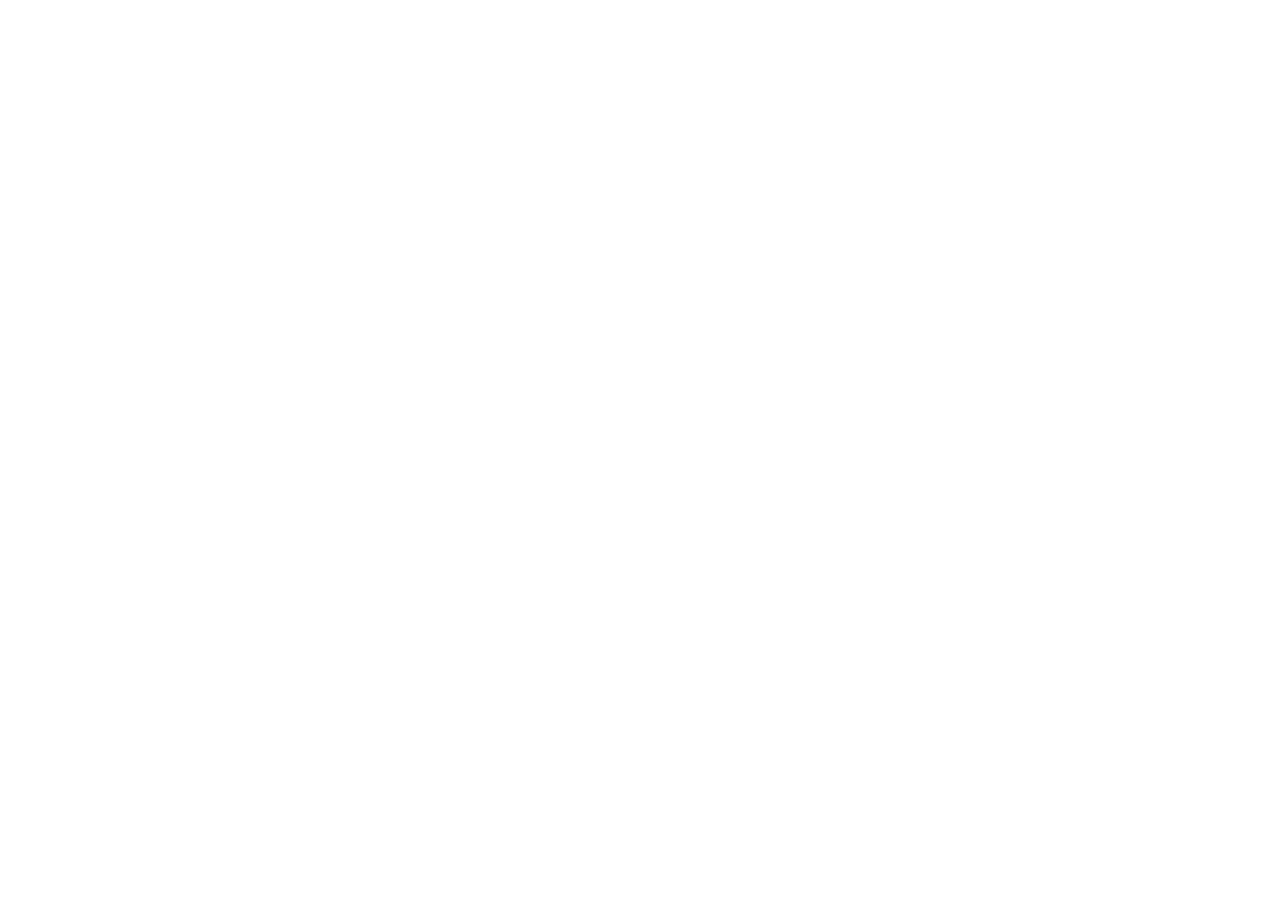
==== starter-code/index.html @ 52585393 "first settings" ====
<!DOCTYPE html>
<html lang="en">

<head>
  <meta charset="UTF-8">
  <meta name="viewport" content="width=device-width, initial-scale=1.0">
  <link href="https://fonts.googleapis.com/css?family=Big+Shoulders+Display:100,200,300,regular,500,600,700,800,900"
    rel="stylesheet" />
  <link rel="icon" type="image/png" sizes="32x32" href="./assets/favicon-32x32.png">
  <link rel="stylesheet" href="css/reset.css">
  <link rel="stylesheet" href="css/style.css">

  <title>Frontend Mentor | Art gallery website</title>
</head>

<body>
  <div class="wrapper">
    <div class="container">

    </div>
  </div>
</body>

</html>
---- starter-code/css/style.css ----
.wrapper {
    overflow: hidden;
    display: flex;
    flex-direction: column;
    min-height: 100%;
}

.container {
    max-width: 1200px;
    margin: 0px auto;
    padding: 0px 15px;
}



/* 1200
992
767 */
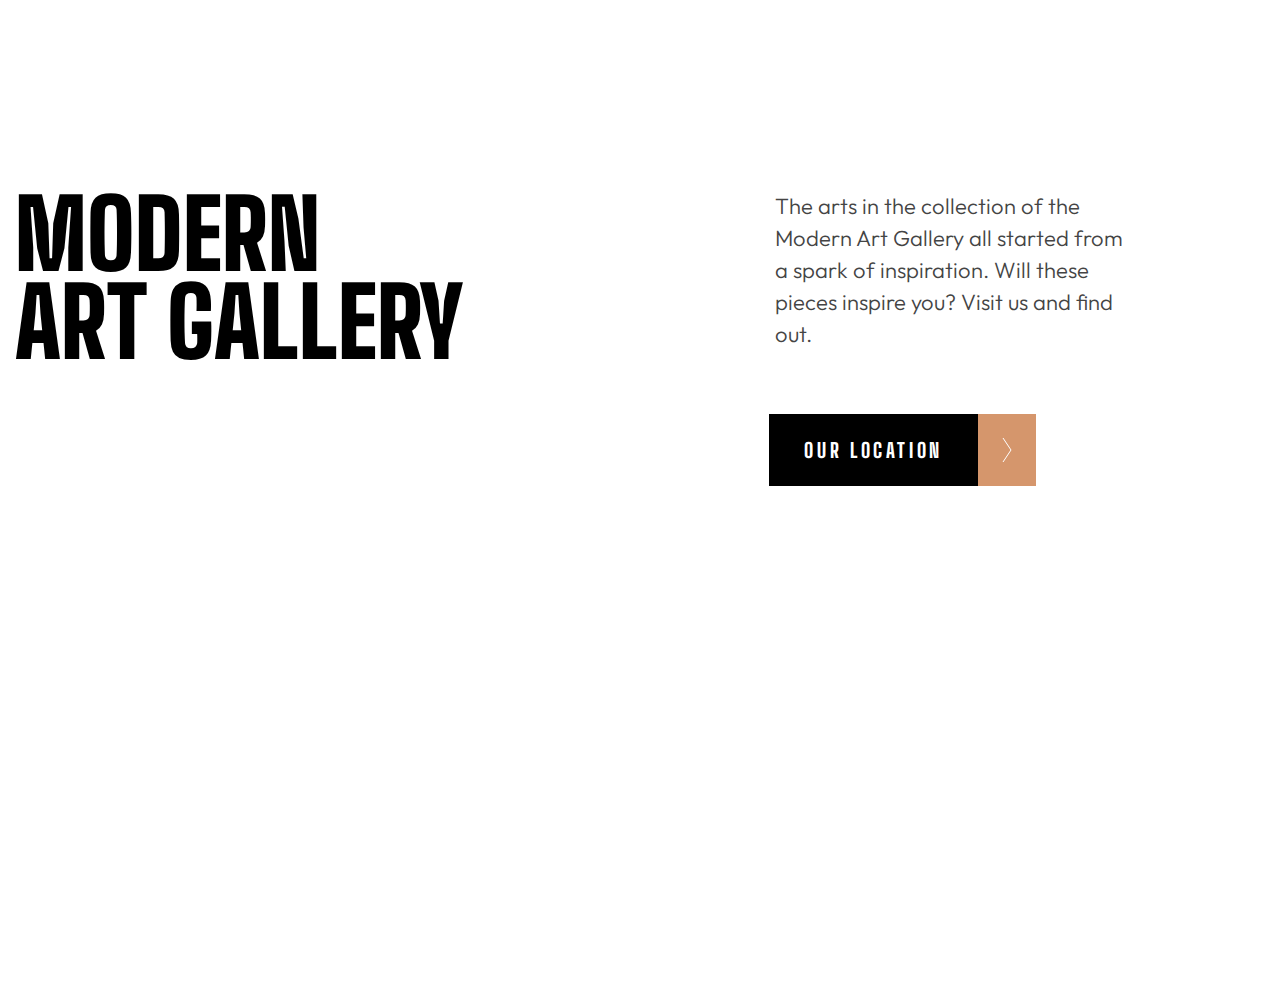
==== commit 753a1808: "header" ====
--- a/starter-code/index.html
+++ b/starter-code/index.html
@@ -4,8 +4,8 @@
 <head>
   <meta charset="UTF-8">
   <meta name="viewport" content="width=device-width, initial-scale=1.0">
-  <link href="https://fonts.googleapis.com/css?family=Big+Shoulders+Display:100,200,300,regular,500,600,700,800,900"
-    rel="stylesheet" />
+  <link href="https://fonts.googleapis.com/css?family=Big+Shoulders+Display:300,regular,800,900" rel="stylesheet" />
+  <link href="https://fonts.googleapis.com/css?family=Outfit:300" rel="stylesheet" />
   <link rel="icon" type="image/png" sizes="32x32" href="./assets/favicon-32x32.png">
   <link rel="stylesheet" href="css/reset.css">
   <link rel="stylesheet" href="css/style.css">
@@ -15,9 +15,41 @@
 
 <body>
   <div class="wrapper">
-    <div class="container">
-
-    </div>
+    <header class="header">
+      <main class="main-page container">
+        <div class="main__content">
+          <div class="modern__container">
+            <h1 class="modern-content">
+              MODERN<br>
+              ART GALLERY
+            </h1>
+          </div>
+          <div class="info-text__container">
+            <p class="info__text text-color">
+              The arts in the collection of the<br>
+              Modern Art Gallery all started from<br>
+              a spark of inspiration. Will these<br>
+              pieces inspire you? Visit us and find<br>
+              out.
+            </p>
+          </div>
+        </div>
+        <div class="buttons__container">
+          <div class="main-block__buttons">
+            <div class="main-block__button">
+              <a href="" class="location-button">
+                OUR LOCATION
+              </a>
+            </div>
+            <div class="main-block__arrows">
+              <div class="main-block__arrow">
+                <img class="arrow" src="assets/icon-arrow-right.svg" alt="">
+              </div>
+            </div>
+          </div>
+        </div>
+      </main>
+    </header>
   </div>
 </body>
 
--- a/starter-code/css/style.css
+++ b/starter-code/css/style.css
@@ -6,7 +6,8 @@
 }
 
 .container {
-    max-width: 1200px;
+    max-width: 1275px;
+    width: 100%;
     margin: 0px auto;
     padding: 0px 15px;
 }
@@ -16,3 +17,95 @@
 /* 1200
 992
 767 */
+.header {
+}
+.main-page {
+    height: 800px;
+}
+.main__content {
+    display: flex;
+    margin-top: 190px;
+}
+
+.modern__container {
+    width: 514px;
+    height: 176px;
+}
+.modern-content {
+    font-family: 'Big Shoulders Display';
+    font-style: normal;
+    font-weight: 900;
+    font-size: 96px;
+    line-height: 92%;
+    /* or 92% */
+    text-transform: uppercase;
+}
+
+.info-text__container {
+    height: 160px;
+    width: 350px;
+    margin-left: 246px;
+}
+
+@media(max-width: 1126px){
+    .info-text__container {
+        margin-left: 146px;
+    }
+}
+
+
+.info__text {
+    font-family: 'Outfit';
+    font-style: normal;
+    font-weight: 300;
+    font-size: 22px;
+    line-height: 32px;
+}
+
+.text-color {
+    color: #444444;
+}
+
+.buttons__container{
+    display: flex;
+    justify-content: flex-end;
+    margin: 48px 254px;
+}
+
+.main-block__buttons {
+    display: inline-flex;
+    justify-content: flex-end;
+}
+
+.main-block__button {
+    background-color: black;
+    display: flex;
+    justify-content: center;
+    align-items: center;
+    text-align: center;
+    padding: 24px 35px;
+    font-family: 'Big Shoulders Display';
+    font-style: normal;
+    font-weight: 800;
+    font-size: 20px;
+    line-height: 24px;
+    /* identical to box height */
+    letter-spacing: 3.63636px;
+}
+.location-button {
+    text-decoration: none;
+    color: #FFFFFF;
+}
+
+.main-block__arrows {
+    display: inline-flex;
+}
+.main-block__arrow {
+    background-color: #D5966C;
+    display: flex;
+    justify-content: center;
+    align-items: center;
+    padding: 24px 24px;
+}
+.arrow {
+}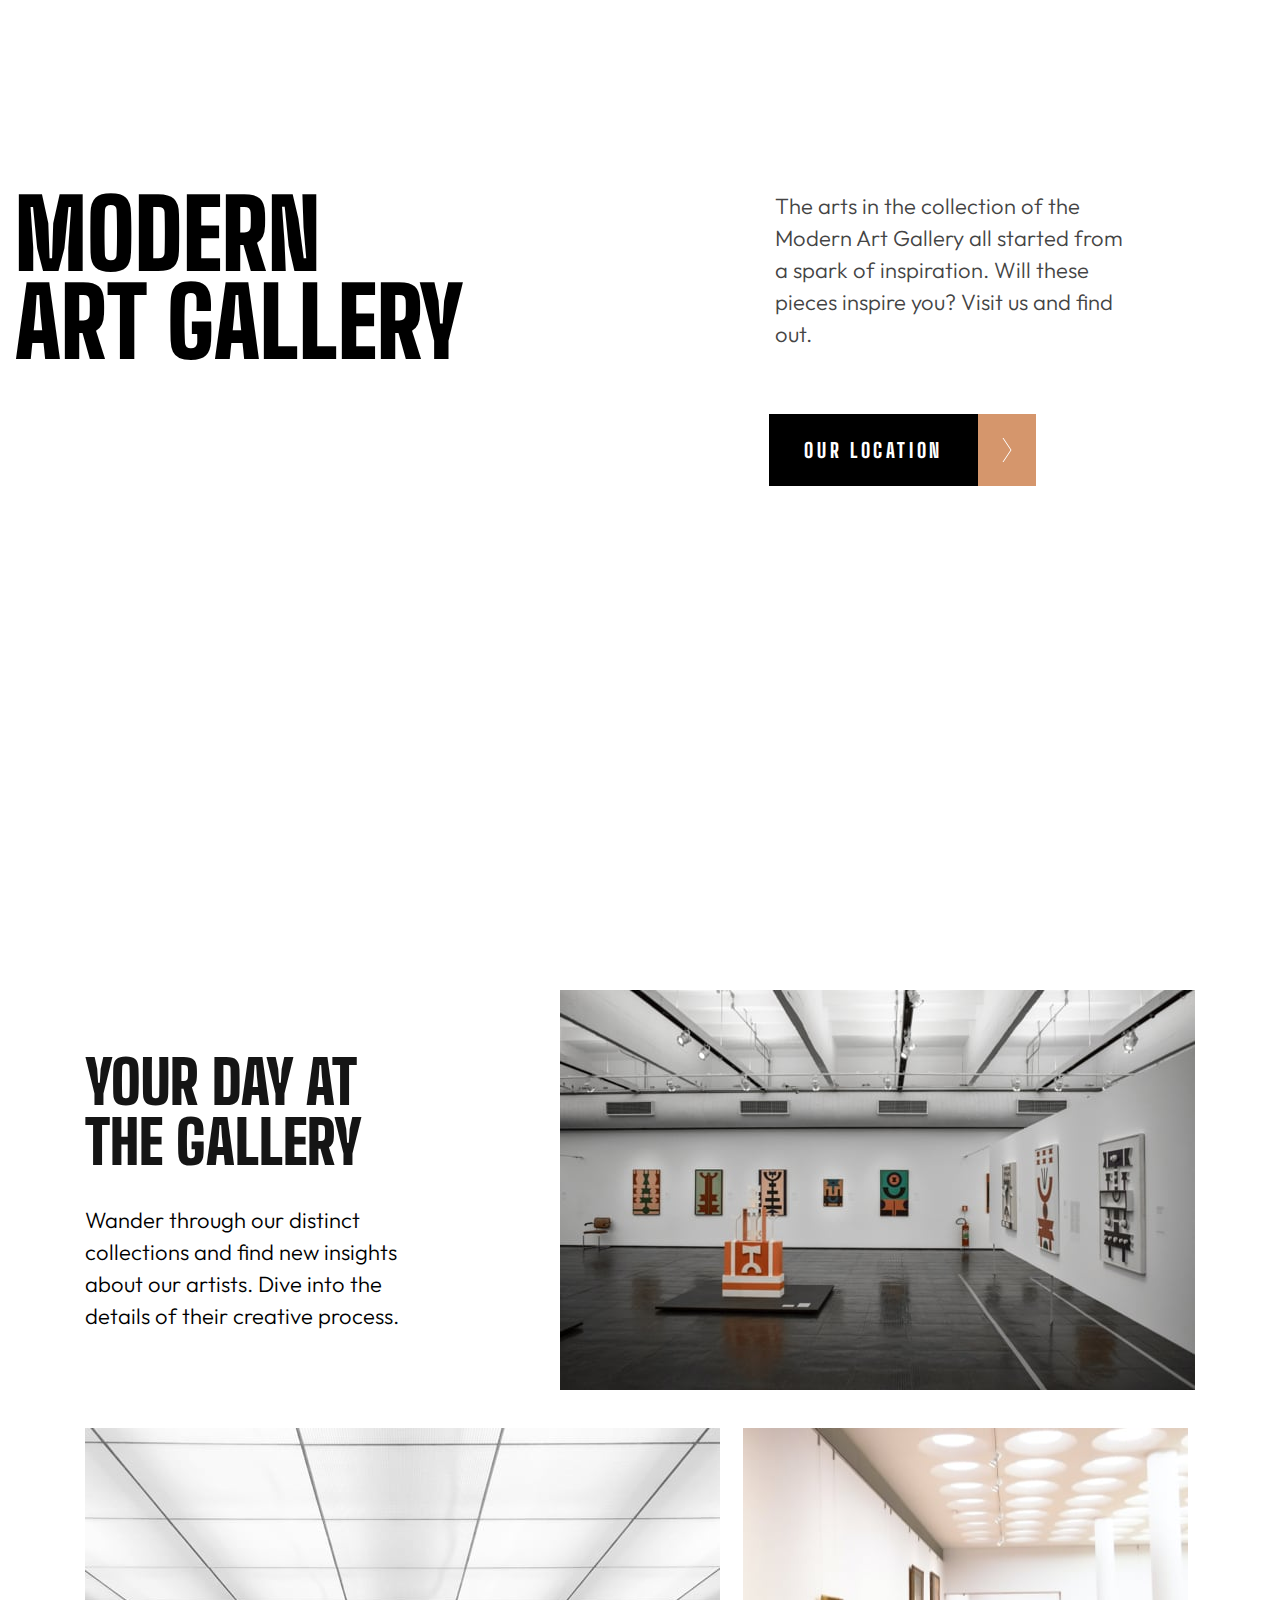
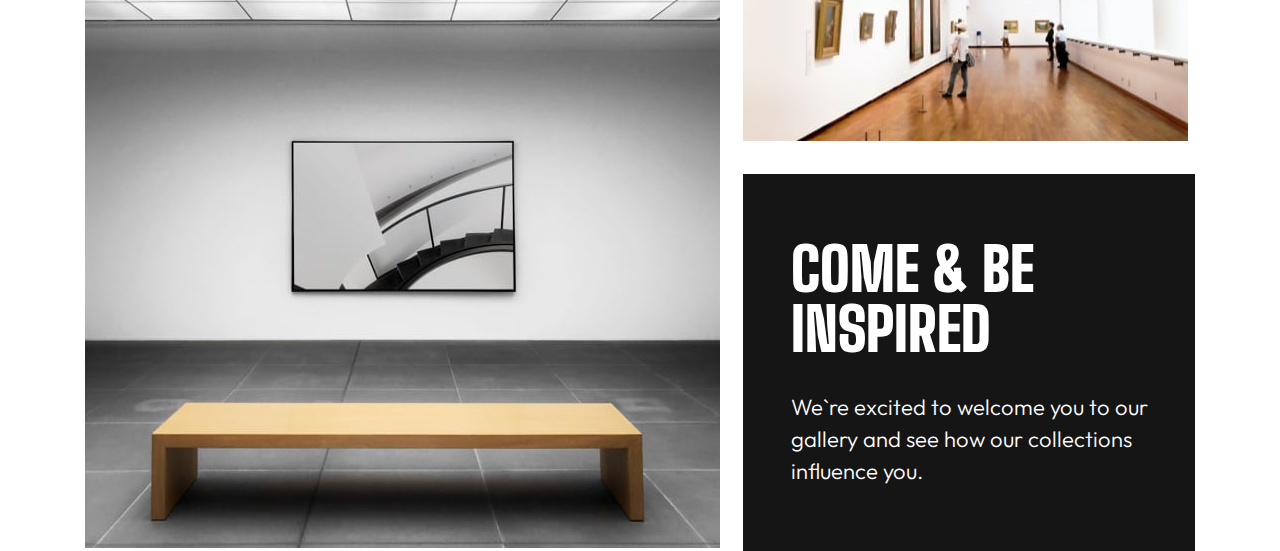
==== commit 5cb4d07f: "add body" ====
--- a/starter-code/index.html
+++ b/starter-code/index.html
@@ -50,6 +50,49 @@
         </div>
       </main>
     </header>
+
+    <div class="body-content">
+      <div class="gallery-block content__container">
+        <div class="main-gallery-container">
+          <div class="info-block">
+            <h1 class="info-block-h1-text color-black">
+              Your Day at<br> the Gallery
+            </h1>
+            <p class="info__text marg__top">
+              Wander through our distinct<br>
+              collections and find new insights<br>
+              about our artists. Dive into the<br>
+              details of their creative process.
+            </p>
+          </div>
+          <div class="info-block__image">
+            <img class="info-image" src="assets/desktop/image-grid-1.jpg" alt="">
+          </div>
+        </div>
+        <div class="gallery-block content__container">
+          <div class="main-gallery-container second__block">
+            <div class="second-block__image">
+              <img src="assets/desktop/image-grid-2.jpg" alt="" class="chear__image">
+            </div>
+            <div class="inspired-container">
+              <img src="assets/desktop/image-grid-3.jpg" alt="" class="gallery-image_02">
+              <div class="info-block background-black info-block__margin-top">
+                <h1 class="info-block-h1-text color-white margins">
+                  COME & BE<br> INSPIRED
+                </h1>
+                <p class="info__text  color-white info__text-margins">
+                  We`re excited to welcome you to our<br>
+                  gallery and see how our collections<br>
+                  influence you.<br>
+                </p>
+              </div>
+            </div>
+          </div>
+        </div>
+      </div>
+    </div>
+    <footer class="footer">
+    </footer>
   </div>
 </body>
 
--- a/starter-code/css/style.css
+++ b/starter-code/css/style.css
@@ -108,4 +108,86 @@
     padding: 24px 24px;
 }
 .arrow {
-}+}
+
+/*  ----------- body  --------------- */
+
+
+.content__container {
+    max-width: 1110px;
+    width: 100%;
+    margin: 0px auto;
+}
+.body-content {
+}
+
+.color-white{
+    color: #FFFFFF;
+}
+.main-gallery-container {
+    display: flex;
+    justify-content: space-between;
+    align-items: center;
+}
+.info-block {
+    display: flex;
+    flex-direction: column;
+    justify-content: center;
+}
+.info-block-h1-text {
+    font-family: 'Big Shoulders Display';
+    font-style: normal;
+    font-weight: 900;
+    font-size: 60px;
+    line-height: 60px;
+    text-transform: uppercase;
+}
+
+.color-black {
+    color: #151515;
+}
+
+.marg__top {
+    margin-top: 32px;
+}
+.info-block__image {
+}
+.info-image {
+    width: 635px;
+    height: 400px;
+}
+
+/* second gallery block */
+
+.second__block {
+    display: flex;
+    align-items: flex-start;
+    margin-top: 35px;
+}
+
+.background-black {
+    background-color: #151515;
+}
+.second-block__image {
+}
+.chear__image {
+}
+.inspired-container {
+}
+.gallery-image_02 {
+}
+
+.margins {
+    margin: 65px 47px 32px 48px;
+}
+
+.info__text-margins {
+    margin: 0px 47px 64px 48px;
+}
+.info-block__margin-top {
+    margin-top: 30px;
+}
+
+
+/* ---------- Footer --------- */
+
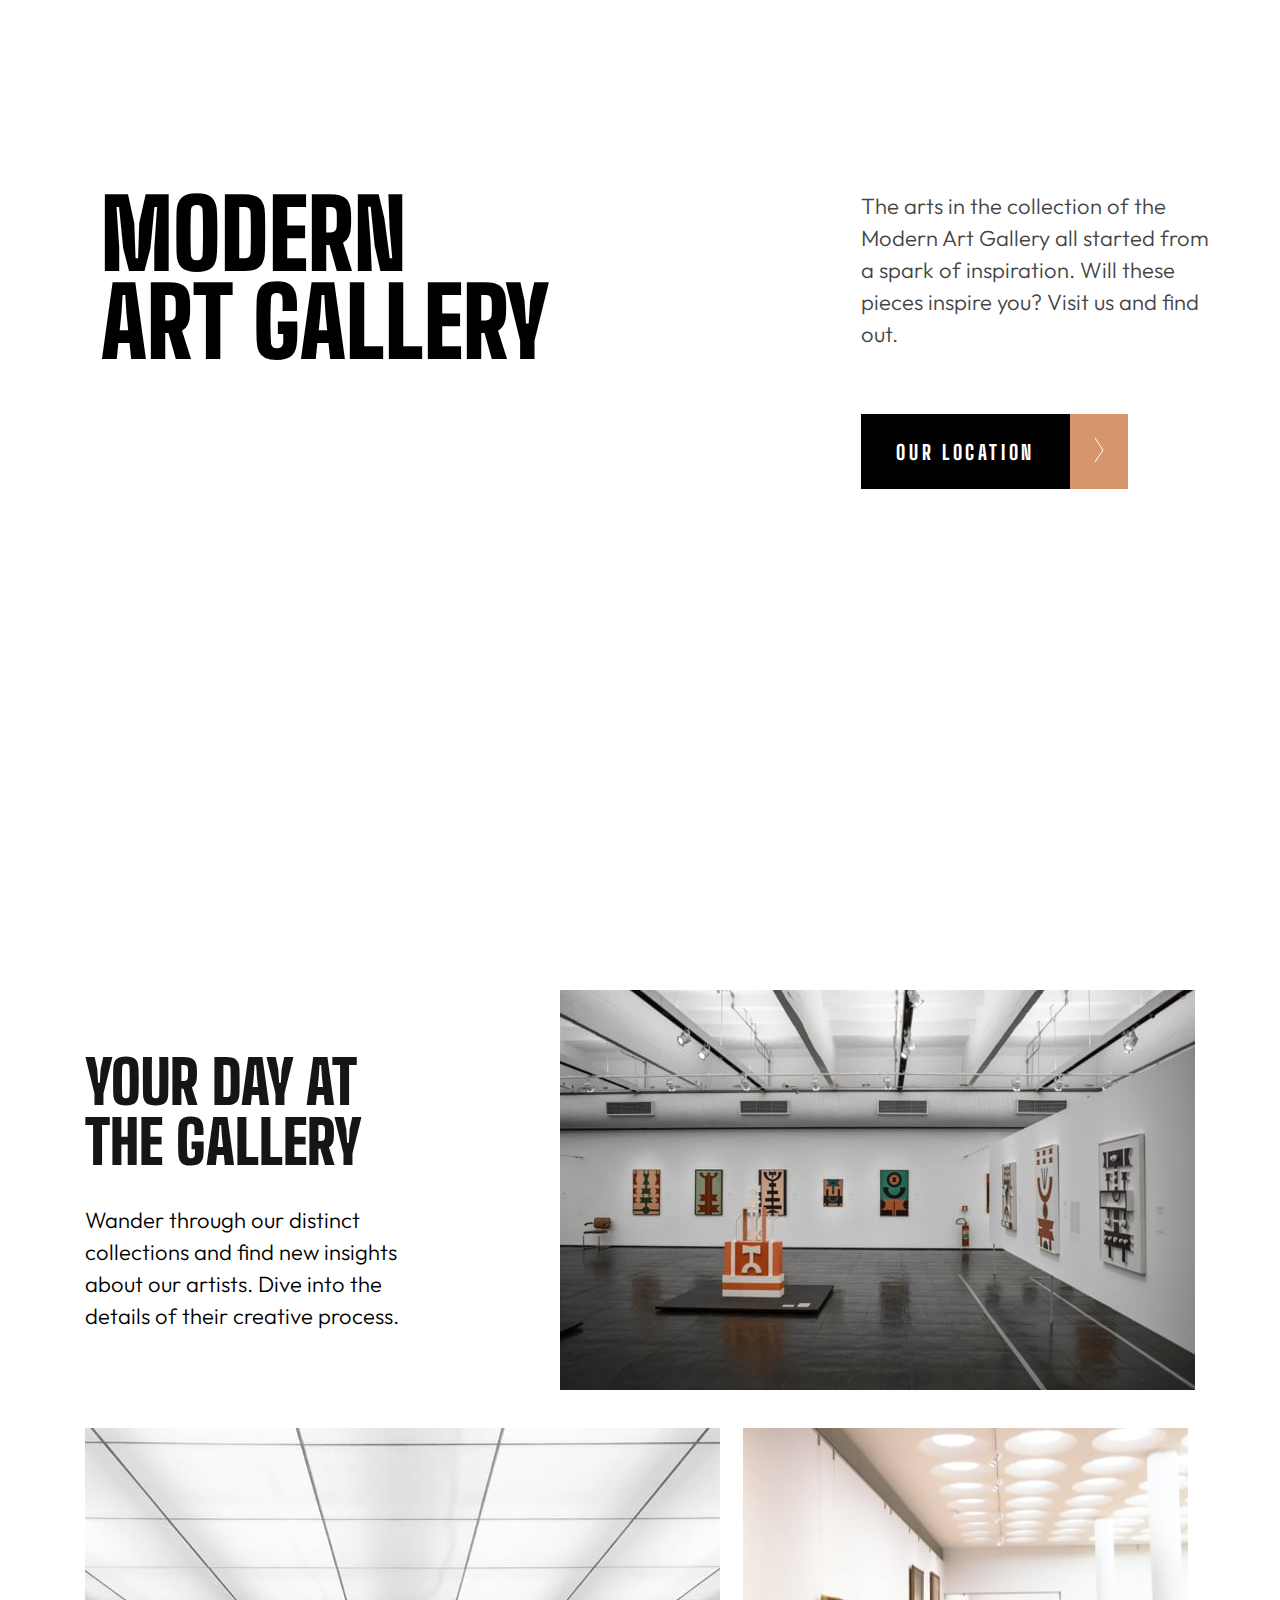
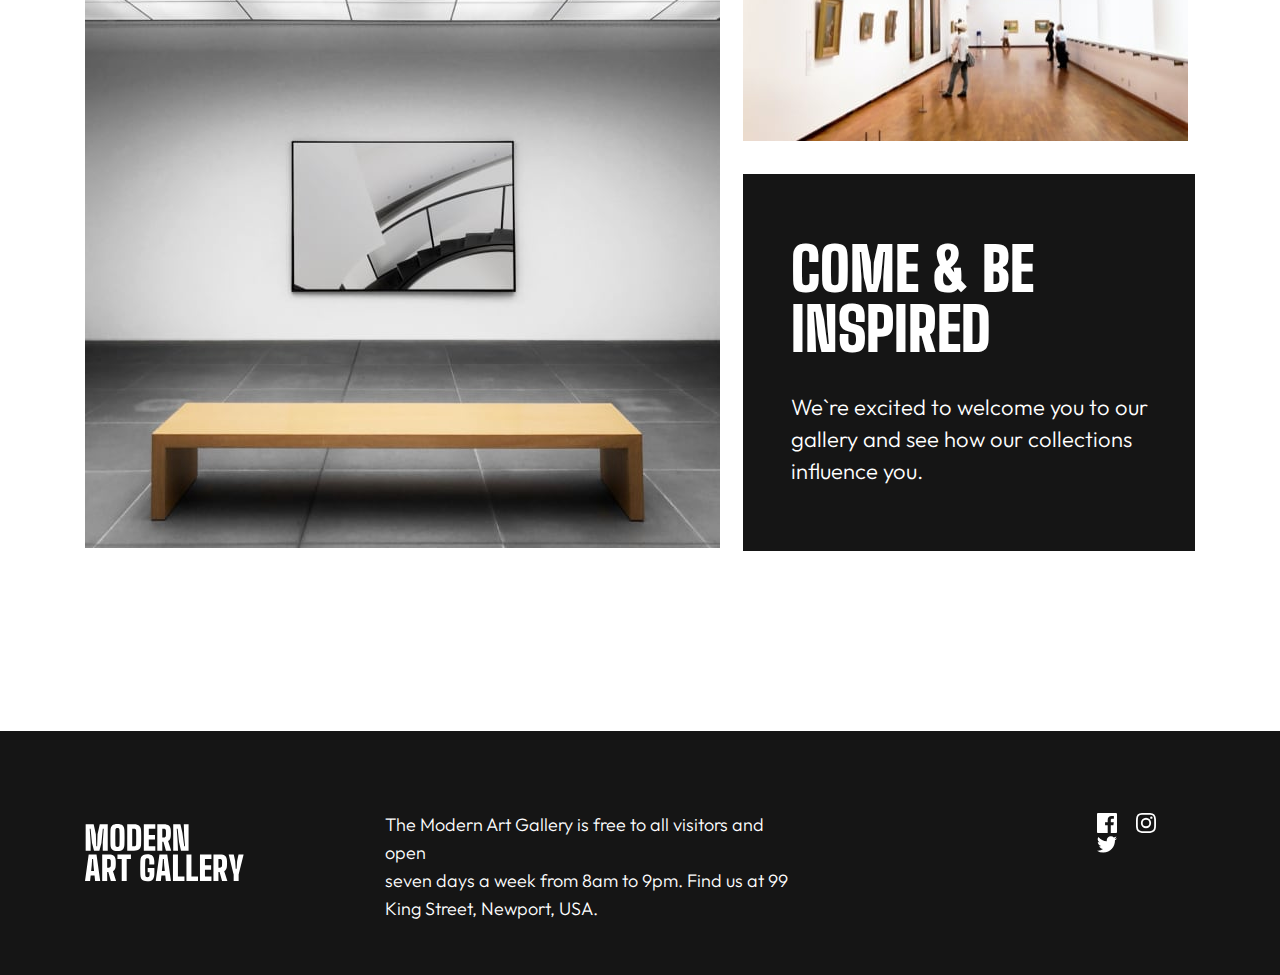
==== commit f706f43c: "add location page" ====
--- a/starter-code/index.html
+++ b/starter-code/index.html
@@ -37,13 +37,13 @@
         <div class="buttons__container">
           <div class="main-block__buttons">
             <div class="main-block__button">
-              <a href="" class="location-button">
+              <a href="location.html" class="location-button">
                 OUR LOCATION
               </a>
             </div>
             <div class="main-block__arrows">
               <div class="main-block__arrow">
-                <img class="arrow" src="assets/icon-arrow-right.svg" alt="">
+                <a href="location.html"><img class="arrow" src="assets/icon-arrow-right.svg" alt=""></a>
               </div>
             </div>
           </div>
@@ -91,9 +91,23 @@
         </div>
       </div>
     </div>
-    <footer class="footer">
-    </footer>
-  </div>
+    <div class="footer background-black">
+      <div class="footer-content__container">
+        <div class="footer-container__logo">
+          <img class="footer__logo" src="assets/logo-light.svg" alt="">
+        </div>
+        <p class="footer-info-text">
+          The Modern Art Gallery is free to all visitors and open<br>
+          seven days a week from 8am to 9pm. Find us at 99<br> King
+          Street, Newport, USA.
+        </p>
+        <div class="footer-container-icons">
+          <img class="fb" src="assets/icon-facebook.svg" alt="">
+          <img class="insta" src="assets/icon-instagram.svg" alt="">
+          <img class="tw" src="assets/icon-twitter.svg" alt="">
+        </div>
+      </div>
+    </div>
 </body>
 
 </html>--- a/starter-code/css/style.css
+++ b/starter-code/css/style.css
@@ -25,6 +25,7 @@
 .main__content {
     display: flex;
     margin-top: 190px;
+    margin-left: 86px;
 }
 
 .modern__container {
@@ -69,12 +70,22 @@
 .buttons__container{
     display: flex;
     justify-content: flex-end;
-    margin: 48px 254px;
+    margin: 48px 162px;
 }
 
 .main-block__buttons {
     display: inline-flex;
     justify-content: flex-end;
+}
+
+.main-block__buttons:hover .main-block__button {
+    cursor: pointer;
+    background-color: #D5966C;
+}
+
+.main-block__buttons:hover .main-block__arrow {
+    cursor: pointer;
+    background-color: black;
 }
 
 .main-block__button {
@@ -92,6 +103,9 @@
     /* identical to box height */
     letter-spacing: 3.63636px;
 }
+
+
+
 .location-button {
     text-decoration: none;
     color: #FFFFFF;
@@ -107,6 +121,8 @@
     align-items: center;
     padding: 24px 24px;
 }
+
+
 .arrow {
 }
 
@@ -191,3 +207,56 @@
 
 /* ---------- Footer --------- */
 
+.footer {
+    margin-top: 180px;
+    height: 244px;
+}
+
+.footer-content__container {
+    display: flex;
+    max-width: 1110px;
+    width: 100%;
+    margin: 0px auto;
+    padding: 0px 15px;
+    display: flex;
+    justify-content: flex-start;
+    margin-top: 80px;
+    align-items: center;
+}
+.footer-info-text {
+    /* Body (S) */
+
+    font-family: 'Outfit';
+    font-style: normal;
+    font-weight: 300;
+    font-size: 18px;
+    line-height: 28px;
+    /* or 156% */
+
+
+    /* White */
+
+    color: #FFFFFF;
+}
+
+.footer-container__logo{
+    margin-right: 70px;
+}
+
+.footer__logo{
+    width: 230px;
+}
+.footer-container-icons {
+    margin-left: 275px;
+    margin-bottom: 65px;
+}
+
+
+.footer-container-icons img:nth-child(n) {
+    margin: 0px 0px 0px 15px;
+  }
+
+
+  .svg:hover {
+    fill: red;
+  }
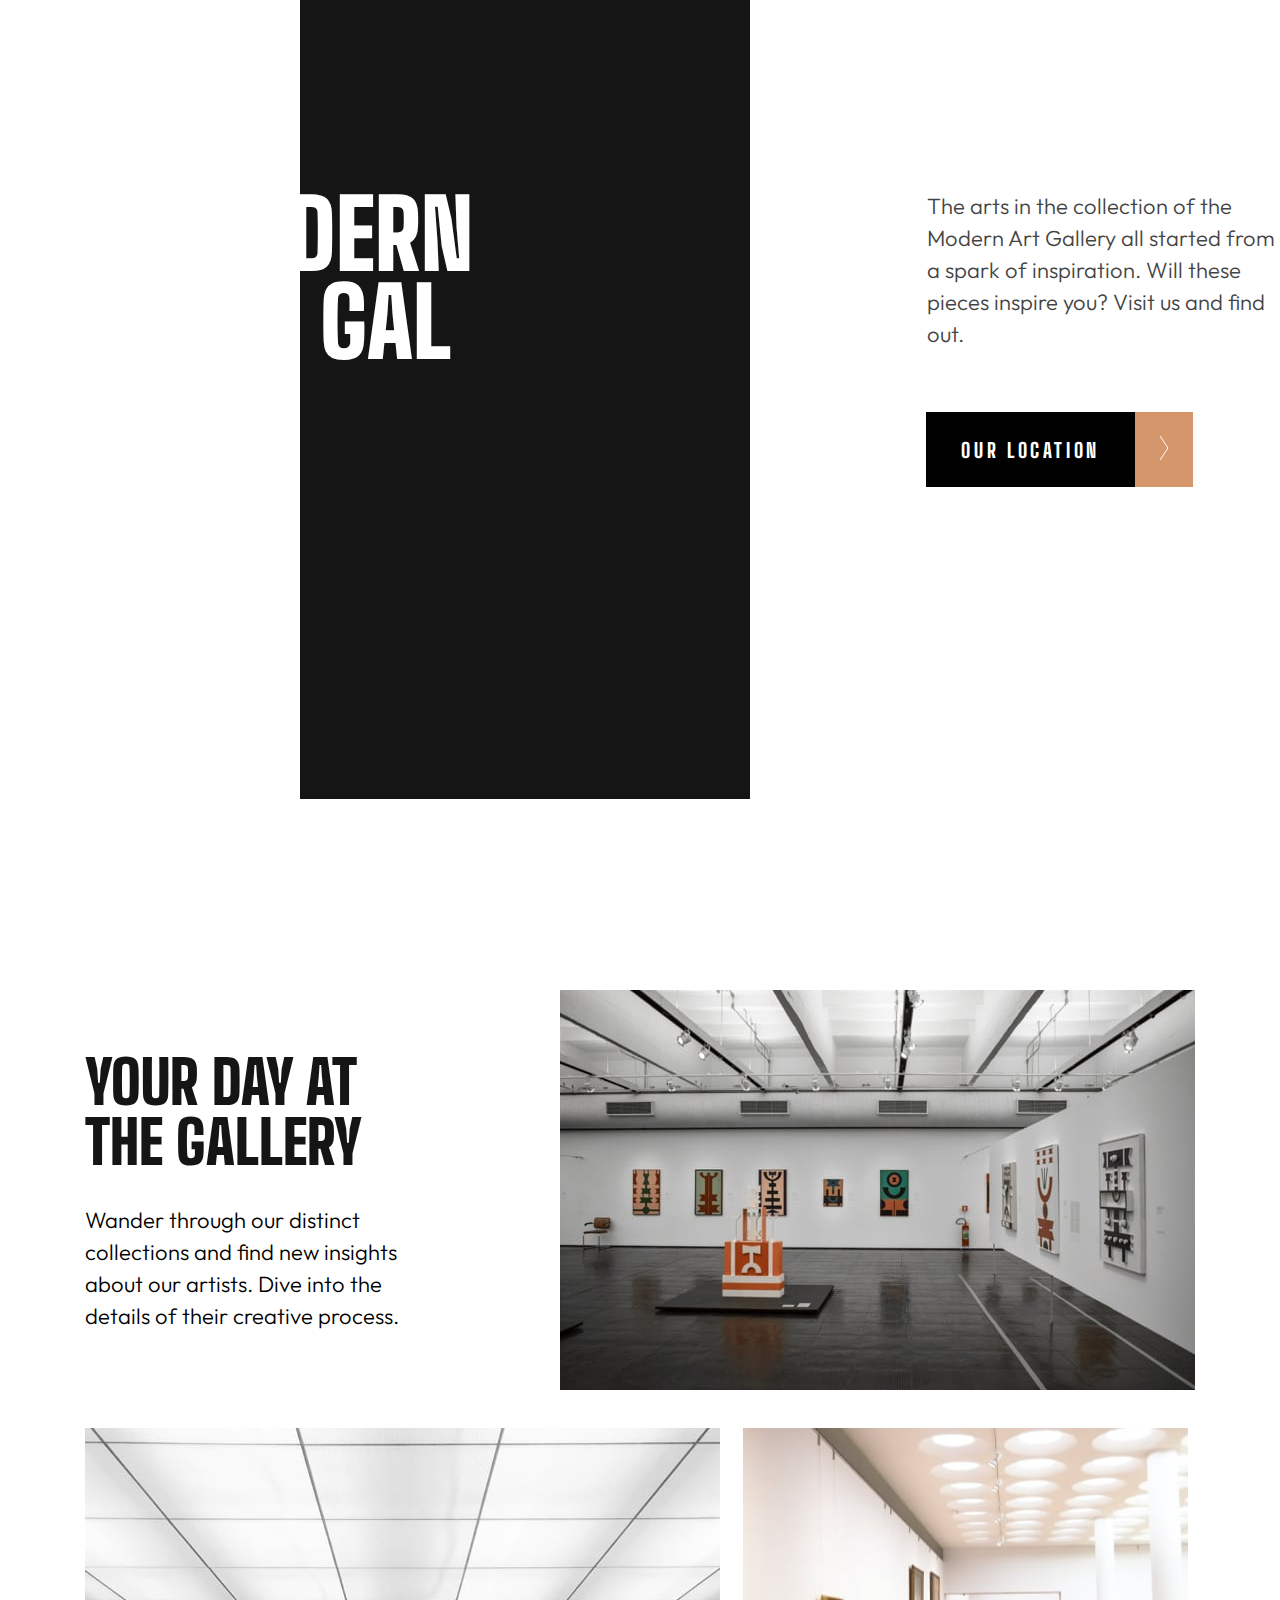
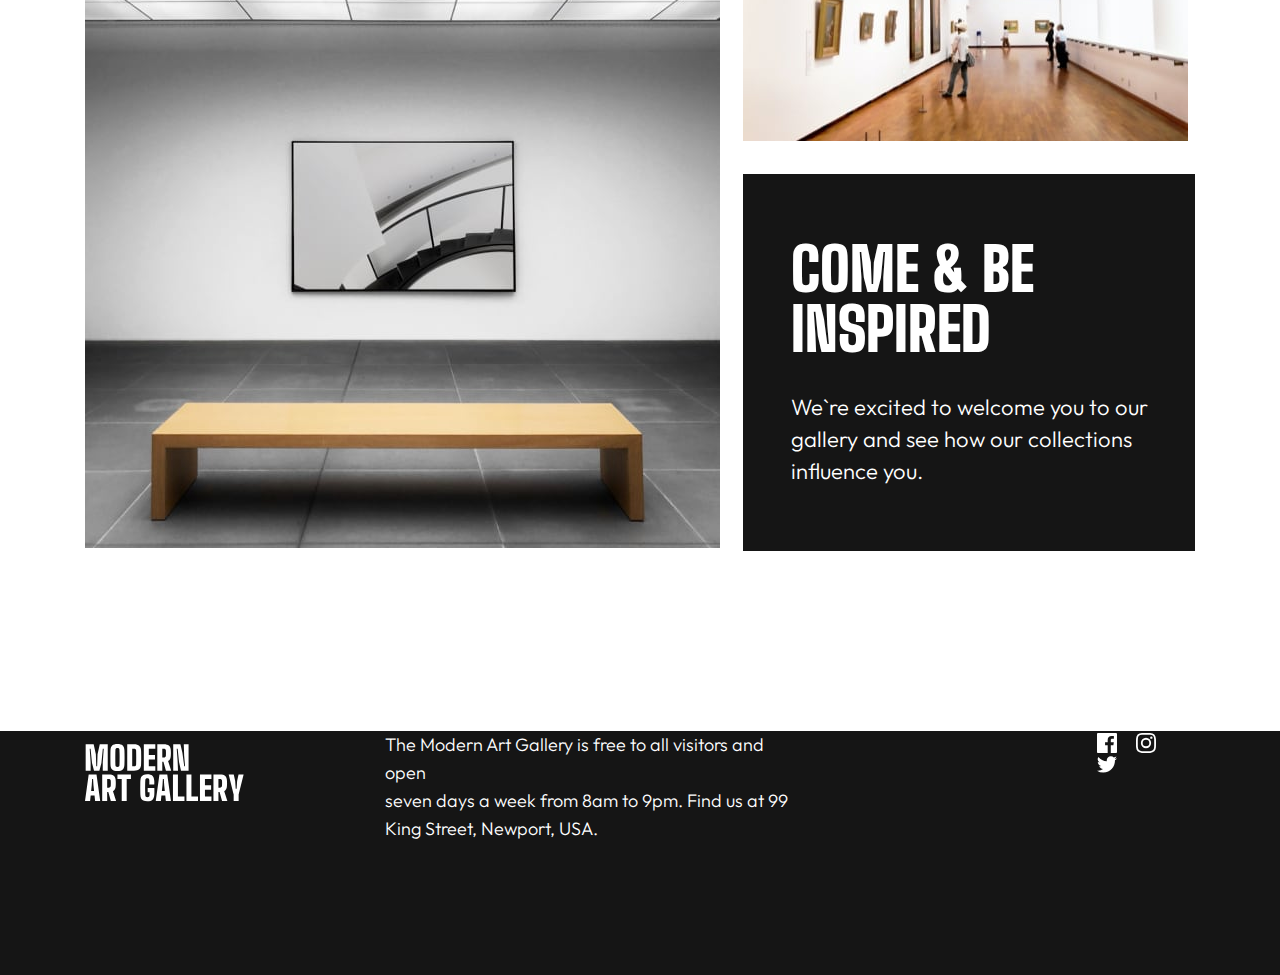
==== commit fb8216f3: "add" ====
--- a/starter-code/index.html
+++ b/starter-code/index.html
@@ -14,77 +14,81 @@
 </head>
 
 <body>
-  <div class="wrapper">
-    <header class="header">
-      <main class="main-page container">
-        <div class="main__content">
-          <div class="modern__container">
-            <h1 class="modern-content">
-              MODERN<br>
-              ART GALLERY
-            </h1>
+  <div class="body-color">
+    <div class="wrapper">
+      <header class="header">
+        <main class="main-page container">
+          <div class="main__content">
+            <div class="modern__container">
+              <h1 class="modern-content">
+                MODERN<br>
+                ART GAL<span class="end-to-black">LERY</span>
+              </h1>
+            </div>
+            <div class="info-text__container">
+              <p class="info__text text-color">
+                The arts in the collection of the<br>
+                Modern Art Gallery all started from<br>
+                a spark of inspiration. Will these<br>
+                pieces inspire you? Visit us and find<br>
+                out.
+              </p>
+            </div>
           </div>
-          <div class="info-text__container">
-            <p class="info__text text-color">
-              The arts in the collection of the<br>
-              Modern Art Gallery all started from<br>
-              a spark of inspiration. Will these<br>
-              pieces inspire you? Visit us and find<br>
-              out.
-            </p>
-          </div>
-        </div>
-        <div class="buttons__container">
-          <div class="main-block__buttons">
-            <div class="main-block__button">
-              <a href="location.html" class="location-button">
-                OUR LOCATION
-              </a>
-            </div>
-            <div class="main-block__arrows">
-              <div class="main-block__arrow">
-                <a href="location.html"><img class="arrow" src="assets/icon-arrow-right.svg" alt=""></a>
+          <div class="buttons__container">
+            <div class="main-block__buttons">
+              <div class="main-block__button">
+                <a href="location.html" class="location-button">
+                  OUR LOCATION
+                </a>
+              </div>
+              <div class="main-block__arrows">
+                <div class="main-block__arrow">
+                  <a href="location.html"><img class="arrow" src="assets/icon-arrow-right.svg" alt=""></a>
+                </div>
               </div>
             </div>
           </div>
-        </div>
-      </main>
-    </header>
+          <div class="black-block__container">
+          </div>
+        </main>
+      </header>
 
-    <div class="body-content">
-      <div class="gallery-block content__container">
-        <div class="main-gallery-container">
-          <div class="info-block">
-            <h1 class="info-block-h1-text color-black">
-              Your Day at<br> the Gallery
-            </h1>
-            <p class="info__text marg__top">
-              Wander through our distinct<br>
-              collections and find new insights<br>
-              about our artists. Dive into the<br>
-              details of their creative process.
-            </p>
+      <div class="body-content">
+        <div class="gallery-block content__container">
+          <div class="main-gallery-container">
+            <div class="info-block">
+              <h1 class="info-block-h1-text color-black">
+                Your Day at<br> the Gallery
+              </h1>
+              <p class="info__text marg__top">
+                Wander through our distinct<br>
+                collections and find new insights<br>
+                about our artists. Dive into the<br>
+                details of their creative process.
+              </p>
+            </div>
+            <div class="info-block__image">
+              <img class="info-image" src="assets/desktop/image-grid-1.jpg" alt="">
+            </div>
           </div>
-          <div class="info-block__image">
-            <img class="info-image" src="assets/desktop/image-grid-1.jpg" alt="">
-          </div>
-        </div>
-        <div class="gallery-block content__container">
-          <div class="main-gallery-container second__block">
-            <div class="second-block__image">
-              <img src="assets/desktop/image-grid-2.jpg" alt="" class="chear__image">
-            </div>
-            <div class="inspired-container">
-              <img src="assets/desktop/image-grid-3.jpg" alt="" class="gallery-image_02">
-              <div class="info-block background-black info-block__margin-top">
-                <h1 class="info-block-h1-text color-white margins">
-                  COME & BE<br> INSPIRED
-                </h1>
-                <p class="info__text  color-white info__text-margins">
-                  We`re excited to welcome you to our<br>
-                  gallery and see how our collections<br>
-                  influence you.<br>
-                </p>
+          <div class="gallery-block content__container">
+            <div class="main-gallery-container second__block">
+              <div class="second-block__image">
+                <img src="assets/desktop/image-grid-2.jpg" alt="" class="chear__image">
+              </div>
+              <div class="inspired-container">
+                <img src="assets/desktop/image-grid-3.jpg" alt="" class="gallery-image_02">
+                <div class="info-block background-black info-block__margin-top">
+                  <h1 class="info-block-h1-text color-white margins">
+                    COME & BE<br> INSPIRED
+                  </h1>
+                  <p class="info__text  color-white info__text-margins">
+                    We`re excited to welcome you to our<br>
+                    gallery and see how our collections<br>
+                    influence you.<br>
+                  </p>
+                </div>
               </div>
             </div>
           </div>
--- a/starter-code/css/style.css
+++ b/starter-code/css/style.css
@@ -1,8 +1,24 @@
+
+
 .wrapper {
     overflow: hidden;
     display: flex;
     flex-direction: column;
     min-height: 100%;
+
+}
+
+.header {
+    
+}
+
+.black-block__container{
+    width: 450px;
+    height: 799px;
+    position: absolute;
+    left: 300px;
+    top: 0;
+    background-color: #151515;
 }
 
 .container {
@@ -10,50 +26,45 @@
     width: 100%;
     margin: 0px auto;
     padding: 0px 15px;
-}
-
-
-
-/* 1200
-992
-767 */
-.header {
-}
+    
+}
+
 .main-page {
     height: 800px;
+    
 }
 .main__content {
     display: flex;
     margin-top: 190px;
-    margin-left: 86px;
+    margin-left: 153px;
 }
 
 .modern__container {
-    width: 514px;
+    display: flex;
     height: 176px;
 }
+
 .modern-content {
     font-family: 'Big Shoulders Display';
+    color: #FFFFFF;
     font-style: normal;
     font-weight: 900;
     font-size: 96px;
     line-height: 92%;
     /* or 92% */
     text-transform: uppercase;
+    z-index: 1;
+}
+
+.end-to-black {
+    color: #151515;
 }
 
 .info-text__container {
     height: 160px;
     width: 350px;
-    margin-left: 246px;
-}
-
-@media(max-width: 1126px){
-    .info-text__container {
-        margin-left: 146px;
-    }
-}
-
+    margin-left: 310px;
+}
 
 .info__text {
     font-family: 'Outfit';
@@ -70,7 +81,7 @@
 .buttons__container{
     display: flex;
     justify-content: flex-end;
-    margin: 48px 162px;
+    margin: 46px 97px;
 }
 
 .main-block__buttons {
@@ -114,6 +125,7 @@
 .main-block__arrows {
     display: inline-flex;
 }
+
 .main-block__arrow {
     background-color: #D5966C;
     display: flex;
@@ -123,8 +135,6 @@
 }
 
 
-.arrow {
-}
 
 /*  ----------- body  --------------- */
 
@@ -134,8 +144,6 @@
     width: 100%;
     margin: 0px auto;
 }
-.body-content {
-}
 
 .color-white{
     color: #FFFFFF;
@@ -166,8 +174,7 @@
 .marg__top {
     margin-top: 32px;
 }
-.info-block__image {
-}
+
 .info-image {
     width: 635px;
     height: 400px;
@@ -184,14 +191,6 @@
 .background-black {
     background-color: #151515;
 }
-.second-block__image {
-}
-.chear__image {
-}
-.inspired-container {
-}
-.gallery-image_02 {
-}
 
 .margins {
     margin: 65px 47px 32px 48px;
@@ -200,6 +199,7 @@
 .info__text-margins {
     margin: 0px 47px 64px 48px;
 }
+
 .info-block__margin-top {
     margin-top: 30px;
 }
@@ -223,6 +223,7 @@
     margin-top: 80px;
     align-items: center;
 }
+
 .footer-info-text {
     /* Body (S) */
 
@@ -246,17 +247,16 @@
 .footer__logo{
     width: 230px;
 }
+
 .footer-container-icons {
     margin-left: 275px;
     margin-bottom: 65px;
 }
 
-
 .footer-container-icons img:nth-child(n) {
     margin: 0px 0px 0px 15px;
   }
 
-
   .svg:hover {
     fill: red;
   }
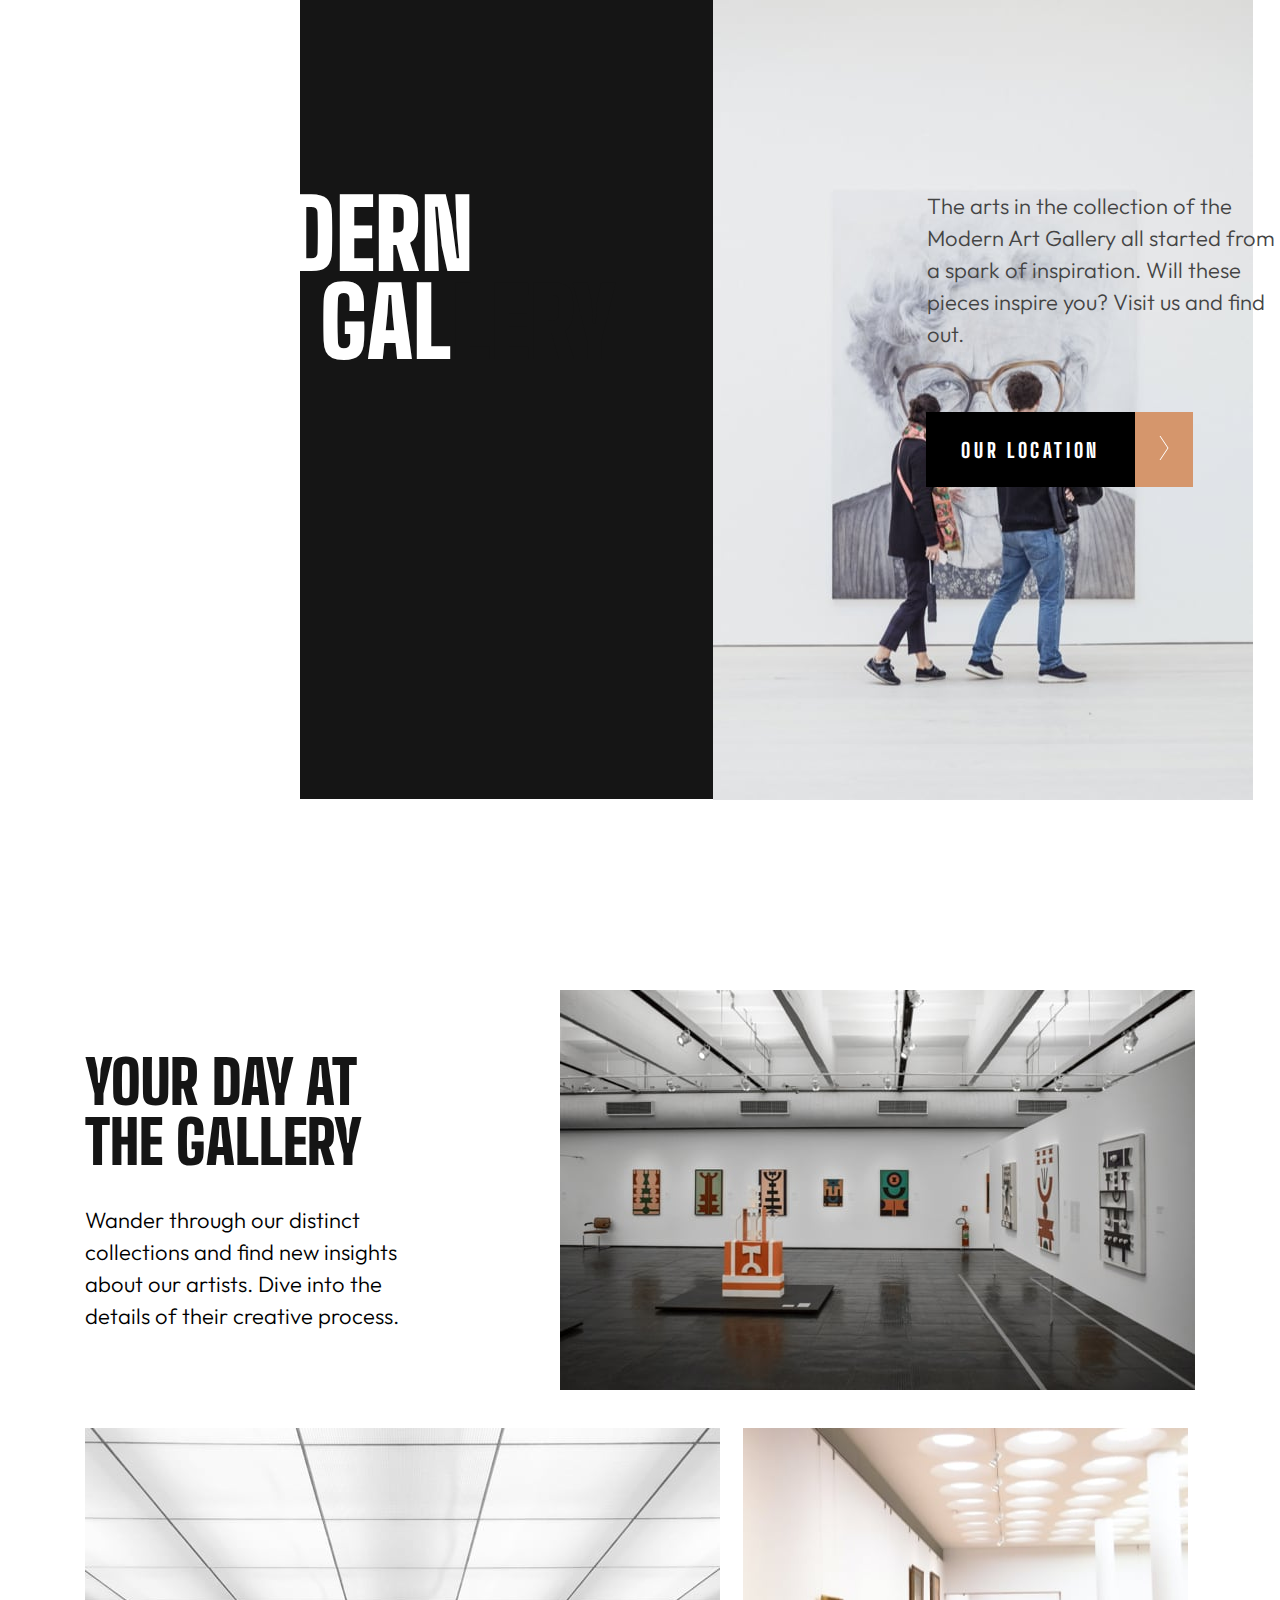
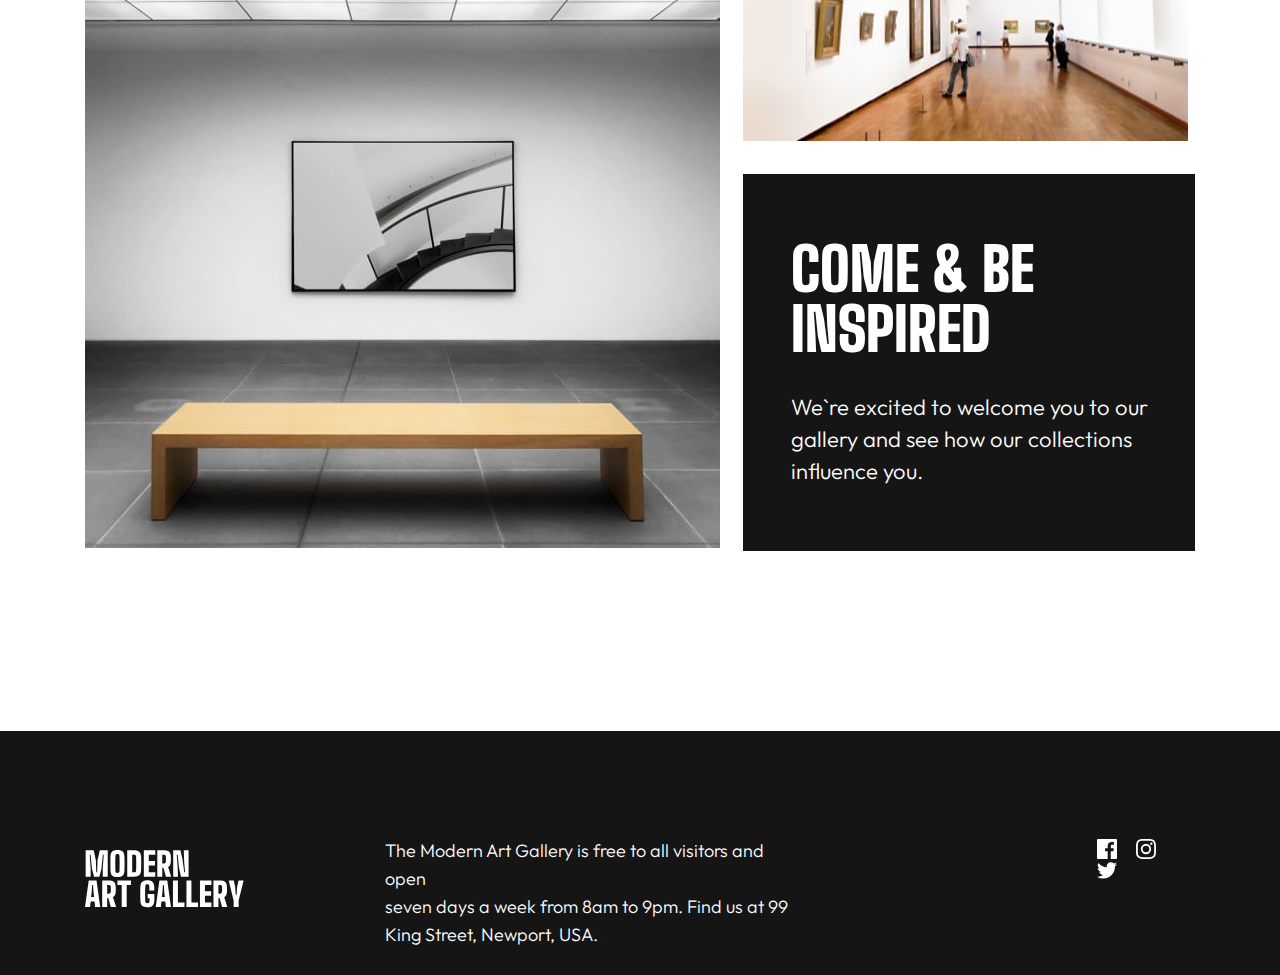
==== commit c5d61c74: "header from tablet" ====
--- a/starter-code/index.html
+++ b/starter-code/index.html
@@ -21,7 +21,7 @@
           <div class="main__content">
             <div class="modern__container">
               <h1 class="modern-content">
-                MODERN<br>
+                MODERN <br>
                 ART GAL<span class="end-to-black">LERY</span>
               </h1>
             </div>
@@ -51,9 +51,11 @@
           </div>
           <div class="black-block__container">
           </div>
+          <div class="header-image__container">
+            <img src="assets/desktop/image-hero.jpg" alt="" class="header-image">
+          </div>
         </main>
       </header>
-
       <div class="body-content">
         <div class="gallery-block content__container">
           <div class="main-gallery-container">
--- a/starter-code/css/style.css
+++ b/starter-code/css/style.css
@@ -21,6 +21,13 @@
     background-color: #151515;
 }
 
+.header-image__container {
+    height: 799px;
+    position: absolute;
+    left: 713px;
+    top: 0;
+}
+
 .container {
     max-width: 1275px;
     width: 100%;
@@ -61,6 +68,7 @@
 }
 
 .info-text__container {
+    display: flex;
     height: 160px;
     width: 350px;
     margin-left: 310px;
@@ -72,6 +80,7 @@
     font-weight: 300;
     font-size: 22px;
     line-height: 32px;
+    z-index: 1;
 }
 
 .text-color {
@@ -87,6 +96,7 @@
 .main-block__buttons {
     display: inline-flex;
     justify-content: flex-end;
+    z-index: 1;
 }
 
 .main-block__buttons:hover .main-block__button {
@@ -208,12 +218,12 @@
 /* ---------- Footer --------- */
 
 .footer {
+    display: flex;
     margin-top: 180px;
     height: 244px;
 }
 
 .footer-content__container {
-    display: flex;
     max-width: 1110px;
     width: 100%;
     margin: 0px auto;
@@ -260,3 +270,70 @@
   .svg:hover {
     fill: red;
   }
+
+
+  /*   Media from 768 px tablet */
+
+
+  @media (max-width: 768px) {
+    .black-block__container{
+        display: none;
+    }
+    .header-image__container {
+        left: 0px;
+    }
+    .container {
+        width: 776px;
+        width: 100%;
+        margin-right: 40px;
+        padding: 0px 15px;
+    }
+
+    .main__content{
+        width: 776px;
+        display: flex;
+        flex-direction: column;
+        margin-right: 40px;
+        padding-right: 40px;
+        align-items: baseline;
+    }
+
+    .modern-content{
+        font-size: 70px;
+        line-height: 93%;
+        /* or 93% */
+        text-transform: uppercase;
+        color: #151515;
+    }
+    .end-to-black{
+        display: contents;
+    }
+
+   .header-image {
+    width: 437px;
+    height: 700px;
+   }
+
+      .modern-content {
+        display: flex;
+        width: 339px;
+    }
+
+    .info-text__container {
+        margin-left: 220px;
+    }
+
+    .info__text {
+        font-family: 'Outfit';
+        font-style: normal;
+        font-weight: 300;
+        font-size: 18px;
+        line-height: 156%;
+        color: #444444;
+    }
+    .buttons__container {
+        display: flex;
+        justify-content: flex-end;
+        margin: 46px 130px;
+    }
+  }